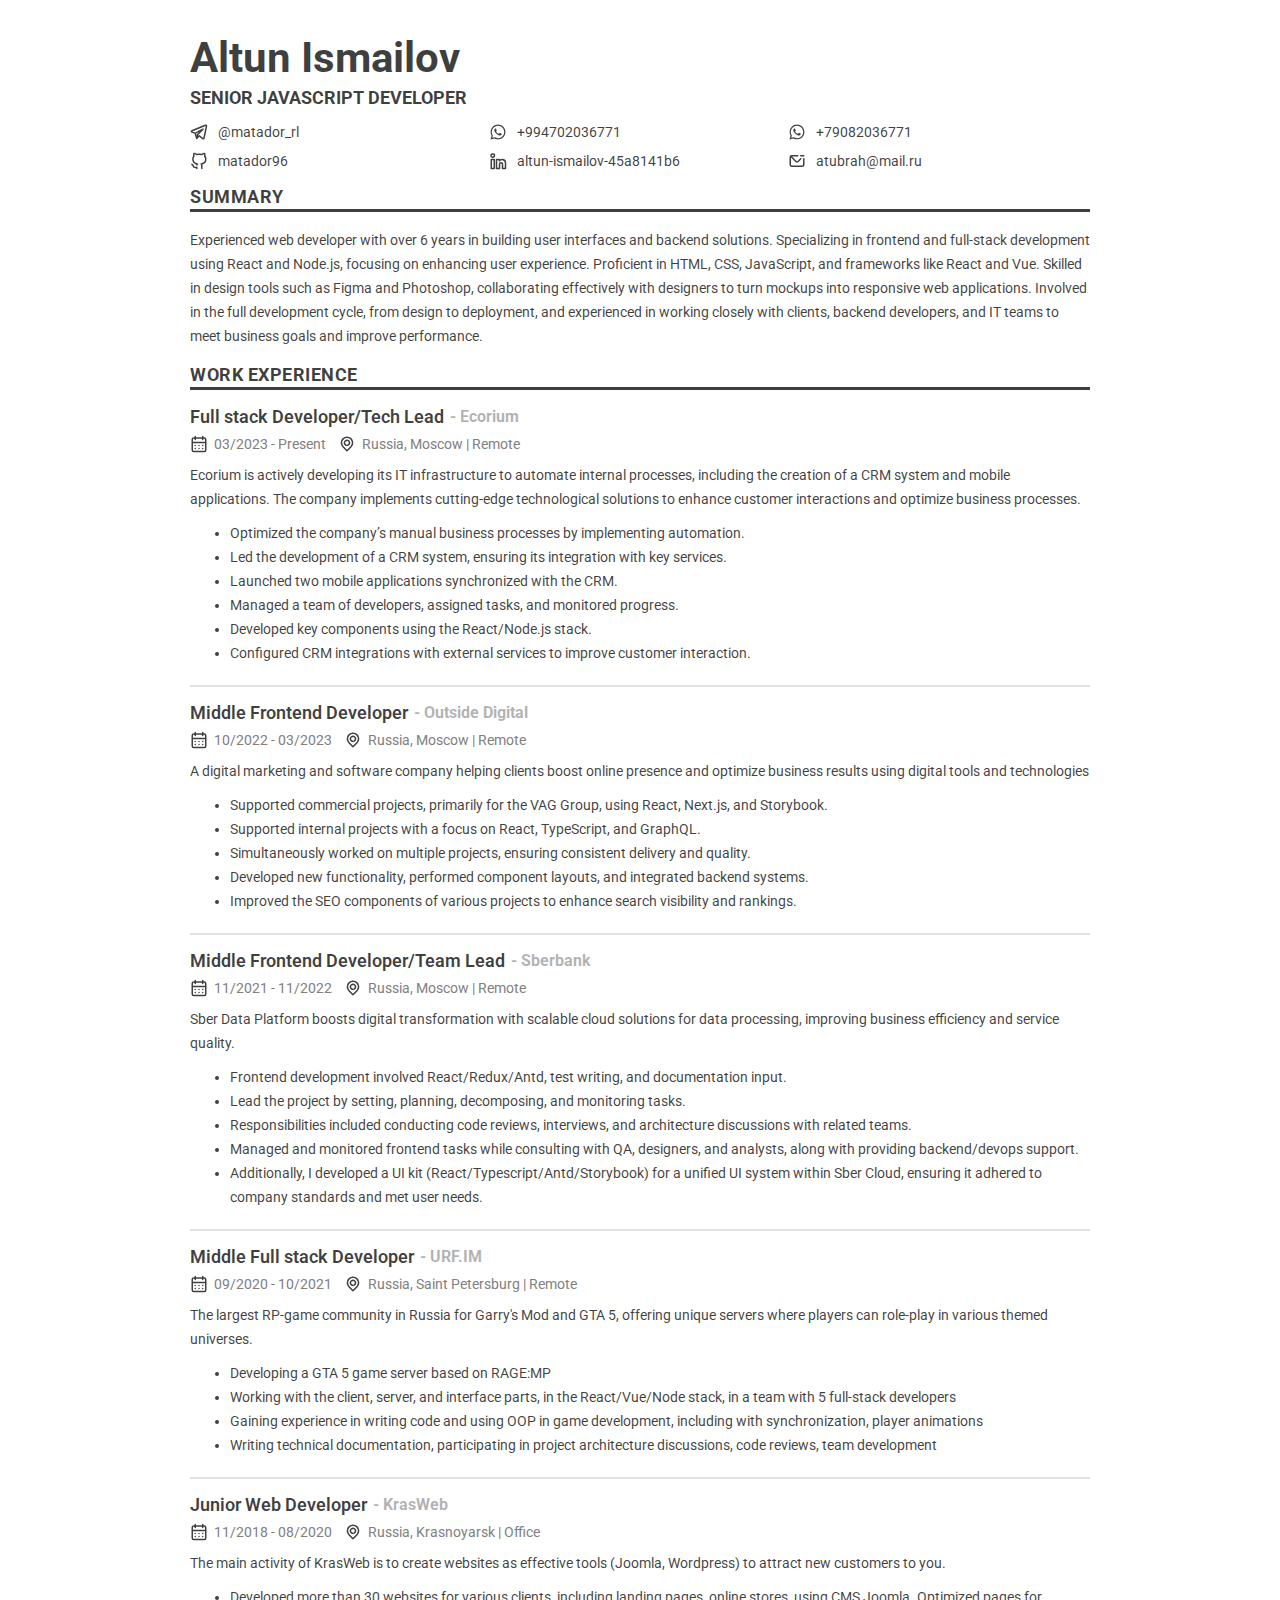
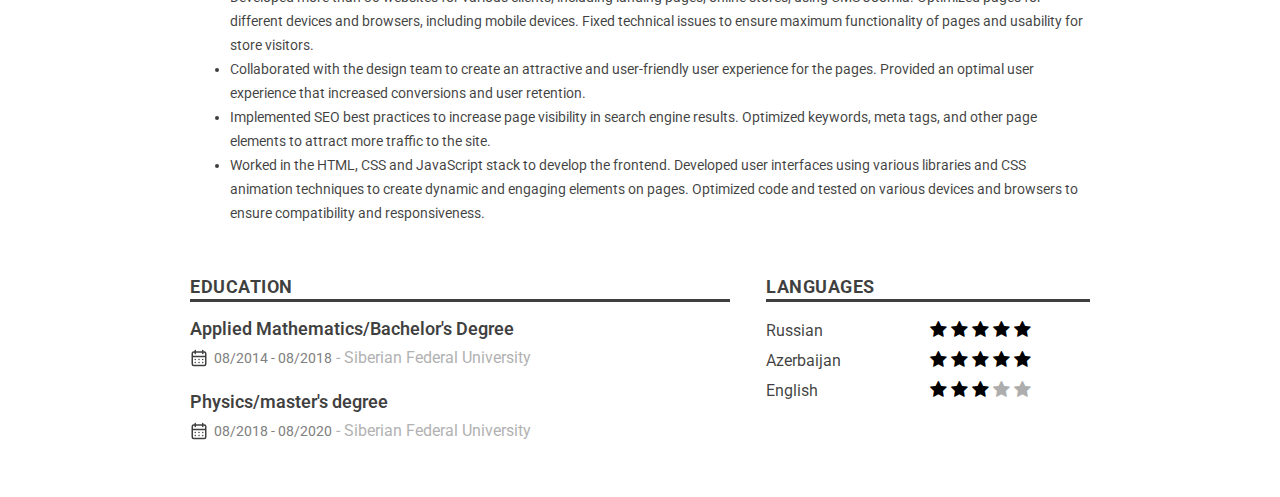
==== en.html @ b0af774e "fix" ====
<!DOCTYPE html>
<html>
  <head>
    <link href="style.css" rel="stylesheet" />
    <meta http-equiv="Content-Type" content="text/html; charset=utf-8" />
    <meta name="viewport" content="width=device-width, initial-scale=1" />
    <title>Resume Altun Ismailov - Full-stack Javascript Developer</title>
    <link rel="shortcut icon" href="favicon.ico" type="image/x-icon" />
    <link
      rel="stylesheet"
      href="https://cdnjs.cloudflare.com/ajax/libs/font-awesome/4.7.0/css/font-awesome.min.css"
    />
    <link rel="preconnect" href="https://fonts.googleapis.com" />
    <link rel="preconnect" href="https://fonts.gstatic.com" crossorigin />
    <link
      href="https://fonts.googleapis.com/css2?family=Roboto:wght@300;500;700&display=swap"
      rel="stylesheet"
    />
  </head>
  <body>
    <div class="container">
      <div class="name">Altun Ismailov</div>
      <div class="subname">Senior Javascript developer</div>
      <div class="socials">
        <div>
          <?xml version="1.0" ?><svg
            data-name="Layer 1"
            id="Layer_1"
            viewBox="0 0 24 24"
            xmlns="http://www.w3.org/2000/svg"
          >
            <title />
            <path
              d="M22.26465,2.42773a2.04837,2.04837,0,0,0-2.07813-.32421L2.26562,9.33887a2.043,2.043,0,0,0,.1045,3.81836l3.625,1.26074,2.0205,6.68164A.998.998,0,0,0,8.134,21.352c.00775.012.01868.02093.02692.03259a.98844.98844,0,0,0,.21143.21576c.02307.01758.04516.03406.06982.04968a.98592.98592,0,0,0,.31073.13611l.01184.001.00671.00287a1.02183,1.02183,0,0,0,.20215.02051c.00653,0,.01233-.00312.0188-.00324a.99255.99255,0,0,0,.30109-.05231c.02258-.00769.04193-.02056.06384-.02984a.9931.9931,0,0,0,.20429-.11456,250.75993,250.75993,0,0,1,.15222-.12818L12.416,18.499l4.03027,3.12207a2.02322,2.02322,0,0,0,1.24121.42676A2.05413,2.05413,0,0,0,19.69531,20.415L22.958,4.39844A2.02966,2.02966,0,0,0,22.26465,2.42773ZM9.37012,14.73633a.99357.99357,0,0,0-.27246.50586l-.30951,1.504-.78406-2.59307,4.06525-2.11695ZM17.67188,20.04l-4.7627-3.68945a1.00134,1.00134,0,0,0-1.35352.11914l-.86541.9552.30584-1.48645,7.083-7.083a.99975.99975,0,0,0-1.16894-1.59375L6.74487,12.55432,3.02051,11.19141,20.999,3.999Z"
              fill="#6563ff"
            />
          </svg>
          @matador_rl
        </div>
        <div>
          <?xml version="1.0" ?><svg
            id="svg8"
            style="enable-background: new 0 0 24 24"
            version="1.1"
            viewBox="0 0 24 24"
            xml:space="preserve"
            xmlns="http://www.w3.org/2000/svg"
            xmlns:cc="http://creativecommons.org/ns#"
            xmlns:dc="http://purl.org/dc/elements/1.1/"
            xmlns:inkscape="http://www.inkscape.org/namespaces/inkscape"
            xmlns:rdf="http://www.w3.org/1999/02/22-rdf-syntax-ns#"
            xmlns:sodipodi="http://sodipodi.sourceforge.net/DTD/sodipodi-0.dtd"
            xmlns:svg="http://www.w3.org/2000/svg"
            xmlns:xlink="http://www.w3.org/1999/xlink"
          >
            <path
              d="M16.6,14c-0.2-0.1-1.5-0.7-1.7-0.8c-0.2-0.1-0.4-0.1-0.6,0.1c-0.2,0.2-0.6,0.8-0.8,1c-0.1,0.2-0.3,0.2-0.5,0.1c-0.7-0.3-1.4-0.7-2-1.2c-0.5-0.5-1-1.1-1.4-1.7c-0.1-0.2,0-0.4,0.1-0.5c0.1-0.1,0.2-0.3,0.4-0.4c0.1-0.1,0.2-0.3,0.2-0.4c0.1-0.1,0.1-0.3,0-0.4c-0.1-0.1-0.6-1.3-0.8-1.8C9.4,7.3,9.2,7.3,9,7.3c-0.1,0-0.3,0-0.5,0C8.3,7.3,8,7.5,7.9,7.6C7.3,8.2,7,8.9,7,9.7c0.1,0.9,0.4,1.8,1,2.6c1.1,1.6,2.5,2.9,4.2,3.7c0.5,0.2,0.9,0.4,1.4,0.5c0.5,0.2,1,0.2,1.6,0.1c0.7-0.1,1.3-0.6,1.7-1.2c0.2-0.4,0.2-0.8,0.1-1.2C17,14.2,16.8,14.1,16.6,14 M19.1,4.9C15.2,1,8.9,1,5,4.9c-3.2,3.2-3.8,8.1-1.6,12L2,22l5.3-1.4c1.5,0.8,3.1,1.2,4.7,1.2h0c5.5,0,9.9-4.4,9.9-9.9C22,9.3,20.9,6.8,19.1,4.9 M16.4,18.9c-1.3,0.8-2.8,1.3-4.4,1.3h0c-1.5,0-2.9-0.4-4.2-1.1l-0.3-0.2l-3.1,0.8l0.8-3l-0.2-0.3C2.6,12.4,3.8,7.4,7.7,4.9S16.6,3.7,19,7.5C21.4,11.4,20.3,16.5,16.4,18.9"
              fill="#6563ff"
              id="path4"
            />
          </svg>
          +994702036771
        </div>
        <div>
          <?xml version="1.0" ?><svg
            id="svg8"
            style="enable-background: new 0 0 24 24"
            version="1.1"
            viewBox="0 0 24 24"
            xml:space="preserve"
            xmlns="http://www.w3.org/2000/svg"
            xmlns:cc="http://creativecommons.org/ns#"
            xmlns:dc="http://purl.org/dc/elements/1.1/"
            xmlns:inkscape="http://www.inkscape.org/namespaces/inkscape"
            xmlns:rdf="http://www.w3.org/1999/02/22-rdf-syntax-ns#"
            xmlns:sodipodi="http://sodipodi.sourceforge.net/DTD/sodipodi-0.dtd"
            xmlns:svg="http://www.w3.org/2000/svg"
            xmlns:xlink="http://www.w3.org/1999/xlink"
          >
            <path
              d="M16.6,14c-0.2-0.1-1.5-0.7-1.7-0.8c-0.2-0.1-0.4-0.1-0.6,0.1c-0.2,0.2-0.6,0.8-0.8,1c-0.1,0.2-0.3,0.2-0.5,0.1c-0.7-0.3-1.4-0.7-2-1.2c-0.5-0.5-1-1.1-1.4-1.7c-0.1-0.2,0-0.4,0.1-0.5c0.1-0.1,0.2-0.3,0.4-0.4c0.1-0.1,0.2-0.3,0.2-0.4c0.1-0.1,0.1-0.3,0-0.4c-0.1-0.1-0.6-1.3-0.8-1.8C9.4,7.3,9.2,7.3,9,7.3c-0.1,0-0.3,0-0.5,0C8.3,7.3,8,7.5,7.9,7.6C7.3,8.2,7,8.9,7,9.7c0.1,0.9,0.4,1.8,1,2.6c1.1,1.6,2.5,2.9,4.2,3.7c0.5,0.2,0.9,0.4,1.4,0.5c0.5,0.2,1,0.2,1.6,0.1c0.7-0.1,1.3-0.6,1.7-1.2c0.2-0.4,0.2-0.8,0.1-1.2C17,14.2,16.8,14.1,16.6,14 M19.1,4.9C15.2,1,8.9,1,5,4.9c-3.2,3.2-3.8,8.1-1.6,12L2,22l5.3-1.4c1.5,0.8,3.1,1.2,4.7,1.2h0c5.5,0,9.9-4.4,9.9-9.9C22,9.3,20.9,6.8,19.1,4.9 M16.4,18.9c-1.3,0.8-2.8,1.3-4.4,1.3h0c-1.5,0-2.9-0.4-4.2-1.1l-0.3-0.2l-3.1,0.8l0.8-3l-0.2-0.3C2.6,12.4,3.8,7.4,7.7,4.9S16.6,3.7,19,7.5C21.4,11.4,20.3,16.5,16.4,18.9"
              fill="#6563ff"
              id="path4"
            />
          </svg>
          +79082036771
        </div>

        <div>
          <?xml version="1.0" ?><svg
            data-name="Layer 1"
            viewBox="0 0 24 24"
            xmlns="http://www.w3.org/2000/svg"
          >
            <path
              d="M10.07031,20.50291a1.00008,1.00008,0,0,0-1.18115-.9834c-1.30908.24024-2.96191.27637-3.40137-.958a5.70754,5.70754,0,0,0-1.83691-2.415,1.20073,1.20073,0,0,1-.1665-.10938,1,1,0,0,0-.93067-.64551H2.54883a.99965.99965,0,0,0-1,.99512c-.00391.81543.811,1.33789,1.1416,1.51465a4.4408,4.4408,0,0,1,.92383,1.35937c.36426,1.02344,1.42285,2.57617,4.46582,2.376.001.03516.00195.06836.00244.09863l.00439.26758a1,1,0,0,0,2,0l-.00488-.31836C10.07715,21.4951,10.07031,21.22068,10.07031,20.50291Zm10.667-15.126c.03174-.125.063-.26367.09034-.41992a6.27792,6.27792,0,0,0-.40821-3.293,1.002,1.002,0,0,0-.61572-.58007c-.356-.12012-1.67041-.35645-4.18408,1.25a13.86918,13.86918,0,0,0-6.354,0C6.76221.751,5.45459.9658,5.10205,1.07908a.99744.99744,0,0,0-.63135.584,6.3003,6.3003,0,0,0-.40332,3.35644c.02442.12793.05078.2461.07813.35449A6.26928,6.26928,0,0,0,2.89014,9.20311a8.42168,8.42168,0,0,0,.04248.92187c.334,4.60254,3.334,5.98438,5.42431,6.459-.04345.125-.083.25878-.11816.40039a1.00023,1.00023,0,0,0,1.94238.47851,1.6784,1.6784,0,0,1,.46778-.87793.99947.99947,0,0,0-.5459-1.74512c-3.4541-.39453-4.95362-1.80175-5.1792-4.89843a6.61076,6.61076,0,0,1-.03369-.73828,4.25769,4.25769,0,0,1,.91943-2.71289,3.022,3.022,0,0,1,.1958-.23145.99988.99988,0,0,0,.188-1.02441,3.3876,3.3876,0,0,1-.15527-.55567A4.09356,4.09356,0,0,1,6.1167,3.06346a7.54263,7.54263,0,0,1,2.415,1.17968,1.00877,1.00877,0,0,0,.82764.13282,11.77716,11.77716,0,0,1,6.17285.001,1.00549,1.00549,0,0,0,.83056-.13769,7.572,7.572,0,0,1,2.40528-1.19043,4.03977,4.03977,0,0,1,.0874,1.57812,3.205,3.205,0,0,1-.16895.60743.9999.9999,0,0,0,.188,1.02441c.07715.08691.1543.18066.22363.26855A4.12186,4.12186,0,0,1,20,9.20311a7.03888,7.03888,0,0,1-.0376.77734c-.22021,3.05566-1.72558,4.46387-5.1958,4.85937a1,1,0,0,0-.54541,1.7461,1.63079,1.63079,0,0,1,.46631.9082,3.06079,3.06079,0,0,1,.09229.81934v2.334C14.77,21.2949,14.77,21.78025,14.77,22.00291a1,1,0,1,0,2,0c0-.2168,0-.69238.00977-1.33984V18.31346a4.8815,4.8815,0,0,0-.15479-1.31153,4.25638,4.25638,0,0,0-.11621-.416,6.51258,6.51258,0,0,0,5.44531-6.42383A8.69677,8.69677,0,0,0,22,9.20311,6.13062,6.13062,0,0,0,20.7373,5.37693Z"
              fill="#6563ff"
            />
          </svg>

          matador96
        </div>
        <div>
          <?xml version="1.0" ?><svg
            data-name="Layer 1"
            viewBox="0 0 24 24"
            xmlns="http://www.w3.org/2000/svg"
          >
            <path
              d="M17.5,8.999a5.41868,5.41868,0,0,0-2.56543.64453A.99918.99918,0,0,0,14,8.999H10a.99943.99943,0,0,0-1,1v12a.99942.99942,0,0,0,1,1h4a.99942.99942,0,0,0,1-1v-5.5a1,1,0,1,1,2,0v5.5a.99942.99942,0,0,0,1,1h4a.99942.99942,0,0,0,1-1v-7.5A5.50685,5.50685,0,0,0,17.5,8.999Zm3.5,12H19v-4.5a3,3,0,1,0-6,0v4.5H11v-10h2v.70313a1.00048,1.00048,0,0,0,1.78125.625A3.48258,3.48258,0,0,1,21,14.499Zm-14-12H3a.99943.99943,0,0,0-1,1v12a.99942.99942,0,0,0,1,1H7a.99942.99942,0,0,0,1-1v-12A.99943.99943,0,0,0,7,8.999Zm-1,12H4v-10H6ZM5.01465,1.542A3.23283,3.23283,0,1,0,4.958,7.999h.02832a3.23341,3.23341,0,1,0,.02832-6.457ZM4.98633,5.999H4.958A1.22193,1.22193,0,0,1,3.58887,4.77051c0-.7461.55957-1.22852,1.42578-1.22852A1.2335,1.2335,0,0,1,6.41113,4.77051C6.41113,5.5166,5.85156,5.999,4.98633,5.999Z"
              fill="#6563ff"
            />
          </svg>
          altun-ismailov-45a8141b6
        </div>

        <div>
          <?xml version="1.0" ?><svg
            data-name="Layer 1"
            viewBox="0 0 24 24"
            xmlns="http://www.w3.org/2000/svg"
          >
            <path
              d="M21,8a1,1,0,0,0-1,1v8a1,1,0,0,1-1,1H5a1,1,0,0,1-1-1V7.41l5.88,5.88a3,3,0,0,0,4.24,0l3.59-3.58a1,1,0,0,0-1.42-1.42l-3.58,3.59a1,1,0,0,1-1.42,0L5.41,6H13a1,1,0,0,0,0-2H5A3,3,0,0,0,2,7V17a3,3,0,0,0,3,3H19a3,3,0,0,0,3-3V9A1,1,0,0,0,21,8ZM17,6h4a1,1,0,0,0,0-2H17a1,1,0,0,0,0,2Z"
              fill="#6563ff"
            />
          </svg>
          atubrah@mail.ru
        </div>
      </div>

      <div class="title">Summary</div>

      <div class="job-description">
        Experienced web developer with over 6 years in building user interfaces
        and backend solutions. Specializing in frontend and full-stack
        development using React and Node.js, focusing on enhancing user
        experience. Proficient in HTML, CSS, JavaScript, and frameworks like
        React and Vue. Skilled in design tools such as Figma and Photoshop,
        collaborating effectively with designers to turn mockups into responsive
        web applications. Involved in the full development cycle, from design to
        deployment, and experienced in working closely with clients, backend
        developers, and IT teams to meet business goals and improve performance.
      </div>

      <div class="title">Work experience</div>
      <div>
        <div class="job">
          <div class="flex-row-title">
            <div class="job-title">Full stack Developer/Tech Lead</div>
            <div class="job-name">- Ecorium</div>
          </div>
          <div class="flex-row">
            <div class="job-date">
              <svg
                data-name="Layer 1"
                viewBox="0 0 24 24"
                xmlns="http://www.w3.org/2000/svg"
              >
                <path
                  d="M12,19a1,1,0,1,0-1-1A1,1,0,0,0,12,19Zm5,0a1,1,0,1,0-1-1A1,1,0,0,0,17,19Zm0-4a1,1,0,1,0-1-1A1,1,0,0,0,17,15Zm-5,0a1,1,0,1,0-1-1A1,1,0,0,0,12,15ZM19,3H18V2a1,1,0,0,0-2,0V3H8V2A1,1,0,0,0,6,2V3H5A3,3,0,0,0,2,6V20a3,3,0,0,0,3,3H19a3,3,0,0,0,3-3V6A3,3,0,0,0,19,3Zm1,17a1,1,0,0,1-1,1H5a1,1,0,0,1-1-1V11H20ZM20,9H4V6A1,1,0,0,1,5,5H6V6A1,1,0,0,0,8,6V5h8V6a1,1,0,0,0,2,0V5h1a1,1,0,0,1,1,1ZM7,15a1,1,0,1,0-1-1A1,1,0,0,0,7,15Zm0,4a1,1,0,1,0-1-1A1,1,0,0,0,7,19Z"
                  fill="#6563ff"
                />
              </svg>
              03/2023 - Present
            </div>
            <div class="job-location">
              <?xml version="1.0" ?><svg
                viewBox="0 0 24 24"
                xmlns="http://www.w3.org/2000/svg"
              >
                <path
                  d="M18,4.48a8.45,8.45,0,0,0-12,12l5.27,5.28a1,1,0,0,0,1.42,0L18,16.43A8.45,8.45,0,0,0,18,4.48ZM16.57,15,12,19.59,7.43,15a6.46,6.46,0,1,1,9.14,0ZM9,7.41a4.32,4.32,0,0,0,0,6.1,4.31,4.31,0,0,0,7.36-3,4.24,4.24,0,0,0-1.26-3.05A4.3,4.3,0,0,0,9,7.41Zm4.69,4.68a2.33,2.33,0,1,1,.67-1.63A2.33,2.33,0,0,1,13.64,12.09Z"
                  fill="#6563ff"
                />
              </svg>
              Russia, Moscow | Remote
            </div>
          </div>

          <div class="job-description">
            Ecorium is actively developing its IT infrastructure to automate
            internal processes, including the creation of a CRM system and
            mobile applications. The company implements cutting-edge
            technological solutions to enhance customer interactions and
            optimize business processes.
            <ul>
              <li>
                Optimized the company’s manual business processes by
                implementing automation.
              </li>
              <li>
                Led the development of a CRM system, ensuring its integration
                with key services.
              </li>
              <li>
                Launched two mobile applications synchronized with the CRM.
              </li>
              <li>
                Managed a team of developers, assigned tasks, and monitored
                progress.
              </li>
              <li>Developed key components using the React/Node.js stack.</li>
              <li>
                Configured CRM integrations with external services to improve
                customer interaction.
              </li>
            </ul>
          </div>
        </div>

        <div class="job">
          <div class="flex-row-title">
            <div class="job-title">Middle Frontend Developer</div>
            <div class="job-name">- Outside Digital</div>
          </div>
          <div class="flex-row">
            <div class="job-date">
              <svg
                data-name="Layer 1"
                viewBox="0 0 24 24"
                xmlns="http://www.w3.org/2000/svg"
              >
                <path
                  d="M12,19a1,1,0,1,0-1-1A1,1,0,0,0,12,19Zm5,0a1,1,0,1,0-1-1A1,1,0,0,0,17,19Zm0-4a1,1,0,1,0-1-1A1,1,0,0,0,17,15Zm-5,0a1,1,0,1,0-1-1A1,1,0,0,0,12,15ZM19,3H18V2a1,1,0,0,0-2,0V3H8V2A1,1,0,0,0,6,2V3H5A3,3,0,0,0,2,6V20a3,3,0,0,0,3,3H19a3,3,0,0,0,3-3V6A3,3,0,0,0,19,3Zm1,17a1,1,0,0,1-1,1H5a1,1,0,0,1-1-1V11H20ZM20,9H4V6A1,1,0,0,1,5,5H6V6A1,1,0,0,0,8,6V5h8V6a1,1,0,0,0,2,0V5h1a1,1,0,0,1,1,1ZM7,15a1,1,0,1,0-1-1A1,1,0,0,0,7,15Zm0,4a1,1,0,1,0-1-1A1,1,0,0,0,7,19Z"
                  fill="#6563ff"
                />
              </svg>
              10/2022 - 03/2023
            </div>
            <div class="job-location">
              <?xml version="1.0" ?><svg
                viewBox="0 0 24 24"
                xmlns="http://www.w3.org/2000/svg"
              >
                <path
                  d="M18,4.48a8.45,8.45,0,0,0-12,12l5.27,5.28a1,1,0,0,0,1.42,0L18,16.43A8.45,8.45,0,0,0,18,4.48ZM16.57,15,12,19.59,7.43,15a6.46,6.46,0,1,1,9.14,0ZM9,7.41a4.32,4.32,0,0,0,0,6.1,4.31,4.31,0,0,0,7.36-3,4.24,4.24,0,0,0-1.26-3.05A4.3,4.3,0,0,0,9,7.41Zm4.69,4.68a2.33,2.33,0,1,1,.67-1.63A2.33,2.33,0,0,1,13.64,12.09Z"
                  fill="#6563ff"
                />
              </svg>
              Russia, Moscow | Remote
            </div>
          </div>
          <div class="job-description">
            A digital marketing and software company helping clients boost
            online presence and optimize business results using digital tools
            and technologies
            <ul>
              <li>
                Supported commercial projects, primarily for the VAG Group,
                using React, Next.js, and Storybook.
              </li>
              <li>
                Supported internal projects with a focus on React, TypeScript,
                and GraphQL.
              </li>
              <li>
                Simultaneously worked on multiple projects, ensuring consistent
                delivery and quality.
              </li>
              <li>
                Developed new functionality, performed component layouts, and
                integrated backend systems.
              </li>
              <li>
                Improved the SEO components of various projects to enhance
                search visibility and rankings.
              </li>
            </ul>
          </div>
        </div>

        <div class="job">
          <div class="flex-row-title">
            <div class="job-title">Middle Frontend Developer/Team Lead</div>
            <div class="job-name">- Sberbank</div>
          </div>
          <div class="flex-row">
            <div class="job-date">
              <svg
                data-name="Layer 1"
                viewBox="0 0 24 24"
                xmlns="http://www.w3.org/2000/svg"
              >
                <path
                  d="M12,19a1,1,0,1,0-1-1A1,1,0,0,0,12,19Zm5,0a1,1,0,1,0-1-1A1,1,0,0,0,17,19Zm0-4a1,1,0,1,0-1-1A1,1,0,0,0,17,15Zm-5,0a1,1,0,1,0-1-1A1,1,0,0,0,12,15ZM19,3H18V2a1,1,0,0,0-2,0V3H8V2A1,1,0,0,0,6,2V3H5A3,3,0,0,0,2,6V20a3,3,0,0,0,3,3H19a3,3,0,0,0,3-3V6A3,3,0,0,0,19,3Zm1,17a1,1,0,0,1-1,1H5a1,1,0,0,1-1-1V11H20ZM20,9H4V6A1,1,0,0,1,5,5H6V6A1,1,0,0,0,8,6V5h8V6a1,1,0,0,0,2,0V5h1a1,1,0,0,1,1,1ZM7,15a1,1,0,1,0-1-1A1,1,0,0,0,7,15Zm0,4a1,1,0,1,0-1-1A1,1,0,0,0,7,19Z"
                  fill="#6563ff"
                />
              </svg>
              11/2021 - 11/2022
            </div>
            <div class="job-location">
              <?xml version="1.0" ?><svg
                viewBox="0 0 24 24"
                xmlns="http://www.w3.org/2000/svg"
              >
                <path
                  d="M18,4.48a8.45,8.45,0,0,0-12,12l5.27,5.28a1,1,0,0,0,1.42,0L18,16.43A8.45,8.45,0,0,0,18,4.48ZM16.57,15,12,19.59,7.43,15a6.46,6.46,0,1,1,9.14,0ZM9,7.41a4.32,4.32,0,0,0,0,6.1,4.31,4.31,0,0,0,7.36-3,4.24,4.24,0,0,0-1.26-3.05A4.3,4.3,0,0,0,9,7.41Zm4.69,4.68a2.33,2.33,0,1,1,.67-1.63A2.33,2.33,0,0,1,13.64,12.09Z"
                  fill="#6563ff"
                />
              </svg>
              Russia, Moscow | Remote
            </div>
          </div>
          <div class="job-description">
            Sber Data Platform boosts digital transformation with scalable cloud
            solutions for data processing, improving business efficiency and
            service quality.
            <ul>
              <li>
                Frontend development involved React/Redux/Antd, test writing,
                and documentation input.
              </li>
              <li>
                Lead the project by setting, planning, decomposing, and
                monitoring tasks.
              </li>
              <li>
                Responsibilities included conducting code reviews, interviews,
                and architecture discussions with related teams.
              </li>
              <li>
                Managed and monitored frontend tasks while consulting with QA,
                designers, and analysts, along with providing backend/devops
                support.
              </li>
              <li>
                Additionally, I developed a UI kit
                (React/Typescript/Antd/Storybook) for a unified UI system within
                Sber Cloud, ensuring it adhered to company standards and met
                user needs.
              </li>
            </ul>
          </div>
        </div>

        <div class="job">
          <div class="flex-row-title">
            <div class="job-title">Middle Full stack Developer</div>
            <div class="job-name">- URF.IM</div>
          </div>
          <div class="flex-row">
            <div class="job-date">
              <?xml version="1.0" ?><svg
                data-name="Layer 1"
                viewBox="0 0 24 24"
                xmlns="http://www.w3.org/2000/svg"
              >
                <path
                  d="M12,19a1,1,0,1,0-1-1A1,1,0,0,0,12,19Zm5,0a1,1,0,1,0-1-1A1,1,0,0,0,17,19Zm0-4a1,1,0,1,0-1-1A1,1,0,0,0,17,15Zm-5,0a1,1,0,1,0-1-1A1,1,0,0,0,12,15ZM19,3H18V2a1,1,0,0,0-2,0V3H8V2A1,1,0,0,0,6,2V3H5A3,3,0,0,0,2,6V20a3,3,0,0,0,3,3H19a3,3,0,0,0,3-3V6A3,3,0,0,0,19,3Zm1,17a1,1,0,0,1-1,1H5a1,1,0,0,1-1-1V11H20ZM20,9H4V6A1,1,0,0,1,5,5H6V6A1,1,0,0,0,8,6V5h8V6a1,1,0,0,0,2,0V5h1a1,1,0,0,1,1,1ZM7,15a1,1,0,1,0-1-1A1,1,0,0,0,7,15Zm0,4a1,1,0,1,0-1-1A1,1,0,0,0,7,19Z"
                  fill="#6563ff"
                />
              </svg>
              09/2020 - 10/2021
            </div>
            <div class="job-location">
              <?xml version="1.0" ?><svg
                viewBox="0 0 24 24"
                xmlns="http://www.w3.org/2000/svg"
              >
                <path
                  d="M18,4.48a8.45,8.45,0,0,0-12,12l5.27,5.28a1,1,0,0,0,1.42,0L18,16.43A8.45,8.45,0,0,0,18,4.48ZM16.57,15,12,19.59,7.43,15a6.46,6.46,0,1,1,9.14,0ZM9,7.41a4.32,4.32,0,0,0,0,6.1,4.31,4.31,0,0,0,7.36-3,4.24,4.24,0,0,0-1.26-3.05A4.3,4.3,0,0,0,9,7.41Zm4.69,4.68a2.33,2.33,0,1,1,.67-1.63A2.33,2.33,0,0,1,13.64,12.09Z"
                  fill="#6563ff"
                />
              </svg>
              Russia, Saint Petersburg | Remote
            </div>
          </div>
          <div class="job-description">
            The largest RP-game community in Russia for Garry's Mod and GTA 5,
            offering unique servers where players can role-play in various
            themed universes.
            <ul>
              <li>Developing a GTA 5 game server based on RAGE:MP</li>
              <li>
                Working with the client, server, and interface parts, in the
                React/Vue/Node stack, in a team with 5 full-stack developers
              </li>
              <li>
                Gaining experience in writing code and using OOP in game
                development, including with synchronization, player animations
              </li>
              <li>
                Writing technical documentation, participating in project
                architecture discussions, code reviews, team development
              </li>
            </ul>
          </div>
        </div>

        <div class="job">
          <div class="flex-row-title">
            <div class="job-title">Junior Web Developer</div>
            <div class="job-name">- KrasWeb</div>
          </div>
          <div class="flex-row">
            <div class="job-date">
              <?xml version="1.0" ?><svg
                data-name="Layer 1"
                viewBox="0 0 24 24"
                xmlns="http://www.w3.org/2000/svg"
              >
                <path
                  d="M12,19a1,1,0,1,0-1-1A1,1,0,0,0,12,19Zm5,0a1,1,0,1,0-1-1A1,1,0,0,0,17,19Zm0-4a1,1,0,1,0-1-1A1,1,0,0,0,17,15Zm-5,0a1,1,0,1,0-1-1A1,1,0,0,0,12,15ZM19,3H18V2a1,1,0,0,0-2,0V3H8V2A1,1,0,0,0,6,2V3H5A3,3,0,0,0,2,6V20a3,3,0,0,0,3,3H19a3,3,0,0,0,3-3V6A3,3,0,0,0,19,3Zm1,17a1,1,0,0,1-1,1H5a1,1,0,0,1-1-1V11H20ZM20,9H4V6A1,1,0,0,1,5,5H6V6A1,1,0,0,0,8,6V5h8V6a1,1,0,0,0,2,0V5h1a1,1,0,0,1,1,1ZM7,15a1,1,0,1,0-1-1A1,1,0,0,0,7,15Zm0,4a1,1,0,1,0-1-1A1,1,0,0,0,7,19Z"
                  fill="#6563ff"
                />
              </svg>
              11/2018 - 08/2020
            </div>

            <div class="job-location">
              <?xml version="1.0" ?><svg
                viewBox="0 0 24 24"
                xmlns="http://www.w3.org/2000/svg"
              >
                <path
                  d="M18,4.48a8.45,8.45,0,0,0-12,12l5.27,5.28a1,1,0,0,0,1.42,0L18,16.43A8.45,8.45,0,0,0,18,4.48ZM16.57,15,12,19.59,7.43,15a6.46,6.46,0,1,1,9.14,0ZM9,7.41a4.32,4.32,0,0,0,0,6.1,4.31,4.31,0,0,0,7.36-3,4.24,4.24,0,0,0-1.26-3.05A4.3,4.3,0,0,0,9,7.41Zm4.69,4.68a2.33,2.33,0,1,1,.67-1.63A2.33,2.33,0,0,1,13.64,12.09Z"
                  fill="#6563ff"
                />
              </svg>
              Russia, Krasnoyarsk | Office
            </div>
          </div>
          <div class="job-description">
            The main activity of KrasWeb is to create websites as effective
            tools (Joomla, Wordpress) to attract new customers to you.
            <ul>
              <li>
                Developed more than 30 websites for various clients, including
                landing pages, online stores, using CMS Joomla. Optimized pages
                for different devices and browsers, including mobile devices.
                Fixed technical issues to ensure maximum functionality of pages
                and usability for store visitors.
              </li>
              <li>
                Collaborated with the design team to create an attractive and
                user-friendly user experience for the pages. Provided an optimal
                user experience that increased conversions and user retention.
              </li>
              <li>
                Implemented SEO best practices to increase page visibility in
                search engine results. Optimized keywords, meta tags, and other
                page elements to attract more traffic to the site.
              </li>
              <li>
                Worked in the HTML, CSS and JavaScript stack to develop the
                frontend. Developed user interfaces using various libraries and
                CSS animation techniques to create dynamic and engaging elements
                on pages. Optimized code and tested on various devices and
                browsers to ensure compatibility and responsiveness.
              </li>
            </ul>
          </div>
        </div>
      </div>

      <div class="two-blocks">
        <div class="left-block">
          <div class="title">Education</div>
          <div class="education">
            <div class="education-title">
              Applied Mathematics/Bachelor's Degree
            </div>
            <div class="flex-row education">
              <div class="education-date">
                <?xml version="1.0" ?><svg
                  data-name="Layer 1"
                  viewBox="0 0 24 24"
                  xmlns="http://www.w3.org/2000/svg"
                >
                  <path
                    d="M12,19a1,1,0,1,0-1-1A1,1,0,0,0,12,19Zm5,0a1,1,0,1,0-1-1A1,1,0,0,0,17,19Zm0-4a1,1,0,1,0-1-1A1,1,0,0,0,17,15Zm-5,0a1,1,0,1,0-1-1A1,1,0,0,0,12,15ZM19,3H18V2a1,1,0,0,0-2,0V3H8V2A1,1,0,0,0,6,2V3H5A3,3,0,0,0,2,6V20a3,3,0,0,0,3,3H19a3,3,0,0,0,3-3V6A3,3,0,0,0,19,3Zm1,17a1,1,0,0,1-1,1H5a1,1,0,0,1-1-1V11H20ZM20,9H4V6A1,1,0,0,1,5,5H6V6A1,1,0,0,0,8,6V5h8V6a1,1,0,0,0,2,0V5h1a1,1,0,0,1,1,1ZM7,15a1,1,0,1,0-1-1A1,1,0,0,0,7,15Zm0,4a1,1,0,1,0-1-1A1,1,0,0,0,7,19Z"
                    fill="#6563ff"
                  />
                </svg>
                08/2014 - 08/2018
              </div>
              <div class="education-from">- Siberian Federal University</div>
            </div>
          </div>

          <div class="education">
            <div class="education-title">Physics/master's degree</div>

            <div class="flex-row education">
              <div class="education-date">
                <?xml version="1.0" ?><svg
                  data-name="Layer 1"
                  viewBox="0 0 24 24"
                  xmlns="http://www.w3.org/2000/svg"
                >
                  <path
                    d="M12,19a1,1,0,1,0-1-1A1,1,0,0,0,12,19Zm5,0a1,1,0,1,0-1-1A1,1,0,0,0,17,19Zm0-4a1,1,0,1,0-1-1A1,1,0,0,0,17,15Zm-5,0a1,1,0,1,0-1-1A1,1,0,0,0,12,15ZM19,3H18V2a1,1,0,0,0-2,0V3H8V2A1,1,0,0,0,6,2V3H5A3,3,0,0,0,2,6V20a3,3,0,0,0,3,3H19a3,3,0,0,0,3-3V6A3,3,0,0,0,19,3Zm1,17a1,1,0,0,1-1,1H5a1,1,0,0,1-1-1V11H20ZM20,9H4V6A1,1,0,0,1,5,5H6V6A1,1,0,0,0,8,6V5h8V6a1,1,0,0,0,2,0V5h1a1,1,0,0,1,1,1ZM7,15a1,1,0,1,0-1-1A1,1,0,0,0,7,15Zm0,4a1,1,0,1,0-1-1A1,1,0,0,0,7,19Z"
                    fill="#6563ff"
                  />
                </svg>
                08/2018 - 08/2020
              </div>
              <div class="education-from">- Siberian Federal University</div>
            </div>
          </div>
        </div>

        <div class="right-block">
          <div class="title">Languages</div>
          <div class="education">
            <div class="education-title">
              <span class="language-span">Russian</span>

              <span class="fa fa-star checked"></span>
              <span class="fa fa-star checked"></span>
              <span class="fa fa-star checked"></span>
              <span class="fa fa-star checked"></span>
              <span class="fa fa-star checked"></span>
            </div>
            <div class="education-title">
              <span class="language-span">Azerbaijan</span>
              <span class="fa fa-star checked"></span>
              <span class="fa fa-star checked"></span>
              <span class="fa fa-star checked"></span>
              <span class="fa fa-star checked"></span>
              <span class="fa fa-star checked"></span>
            </div>
            <div class="education-title">
              <span class="language-span">English</span>
              <span class="fa fa-star checked"></span>
              <span class="fa fa-star checked"></span>
              <span class="fa fa-star checked"></span>
              <span class="fa fa-star"></span>
              <span class="fa fa-star"></span>
            </div>
          </div>
        </div>
      </div>
    </div>
  </body>
</html>
---- style.css ----
:root {
  --max-width-right-block: 500px;
}

body {
  background: #fff;
  background-repeat: no-repeat;
  background-size: cover;
  background-position: center;
  font-family: "Roboto", sans-serif;
  min-height: 100vh;
  color: rgba(0, 0, 0, 0.753);
  font-size: 14px;
  padding: 25px;
}

.flex-row {
  display: flex;
  gap: 12px;
  margin: 3px 0 5px 0;
  color: grey;
}

.flex-row.education {
  gap: 4px;
}

.fa-star {
  color: rgb(173, 173, 173);
}

.checked {
  color: #000;
}

.flex-row-title {
  display: flex;
  gap: 6px;
  align-items: center;
}

.two-blocks {
  display: flex;
  flex-wrap: wrap;
  justify-content: space-between;
}

.two-blocks .left-block {
  width: 60%;
}
.two-blocks .right-block {
  width: 36%;
}

@media screen and (max-width: 768px) {
  .two-blocks .left-block {
    width: 100%;
  }
  .two-blocks .right-block {
    width: 100%;
  }
}

.language-span {
  width: 160px;
  display: inline-block;
  margin: 3px 0;
  font-weight: 400;
  font-size: 16px;
}

.name {
  font-weight: 700;
  font-size: 42px;
  margin-bottom: 5px;
}

.subname {
  font-weight: 700;
  font-size: 18px;
  text-transform: uppercase;
}

.job-location,
.job-date,
.education-date,
.education-location {
  display: flex;
  gap: 6px;
  align-items: center;
}

.job-location svg,
.job-date svg,
.education-date svg,
.education-location svg {
  height: 18px;
}
.education {
  margin: 0 0 20px 0;
}

.education-title {
  font-size: 18px;
  font-weight: 600;
  margin: 5px 0;
}

.education-from {
  font-size: 16px;
  font-weight: 400;
  opacity: 0.6;
  margin: 4px 0;
}

.job-date {
  display: flex;
  margin: 5px 0;
}

.job {
  padding: 0 0 10px 0;
  border-bottom: 2px solid rgb(226, 226, 226);
  margin-bottom: 15px;
}

.job:last-child {
  border-bottom: 0;
}

.job-title {
  font-size: 18px;
  font-weight: 600;
}

.job-name {
  font-size: 16px;
  font-weight: 700;
  opacity: 0.4;
  position: relative;
}

ul {
  line-height: 24px;
  font-weight: 400;
  padding: 10px 0;
  list-style-type: disc; /* Стандартные маркеры списка — диски */
  padding-left: 40px; /* Отступы для маркеров */
  margin: 0;
}

.job-description {
  line-height: 24px;
}

.title {
  text-transform: uppercase;
  font-size: 18px;
  font-weight: 700;
  width: 100%;
  border-bottom: 3px rgba(0, 0, 0, 0.753) solid;
  padding-bottom: 2px;
  margin: 16px 0;
  letter-spacing: 0.5px;
}

/* .title {
  font-size: 22px;
  position: relative;
  display: inline-block;
  margin: 20px auto;
  font-weight: 700;
  padding: 3px 15px;
  background: rgba(0, 0, 0, 0.753);
  color: #fff;
  border-radius: 4px;
  text-transform: uppercase;
  position: relative;
  left: 50%;
  transform: translate(-50%, 0);
}

.title:after {
  content: "";
  position: absolute;
  left: 100%;
  top: 50%;
  transform: translateY(-50%);
  height: 2px;
  width: 100%; 
  background: linear-gradient(
    to right,
    rgba(0, 0, 0, 0.753),
    transparent
  ); 
}

.title:before {
  content: "";
  position: absolute;
  right: 100%; 
  top: 50%;
  transform: translateY(50%);
  height: 2px; 
  width: 100%;
  background: linear-gradient(
    to left,
    rgba(0, 0, 0, 0.753),
    transparent
  ); 
} */

.container {
  max-width: 900px;
  margin: 0 auto;
}

svg path {
  fill: rgba(0, 0, 0, 0.753);
}
.socials {
  display: flex;
  gap: 11px;
  flex-wrap: wrap;
  margin: 15px 0 14px 0;
}

.socials svg {
  height: 18px;
}

.socials div {
  display: flex;
  gap: 10px;
  width: 32%;
  align-items: center;
}

body::-webkit-scrollbar-track {
  box-shadow: inset 0 0 1px rgba(0, 0, 0, 1);
  background-color: powderblue;
}
body::-webkit-scrollbar {
  width: 8px;
}
body::-webkit-scrollbar-thumb {
  background-color: rgba(0, 0, 0, 0.18);
}
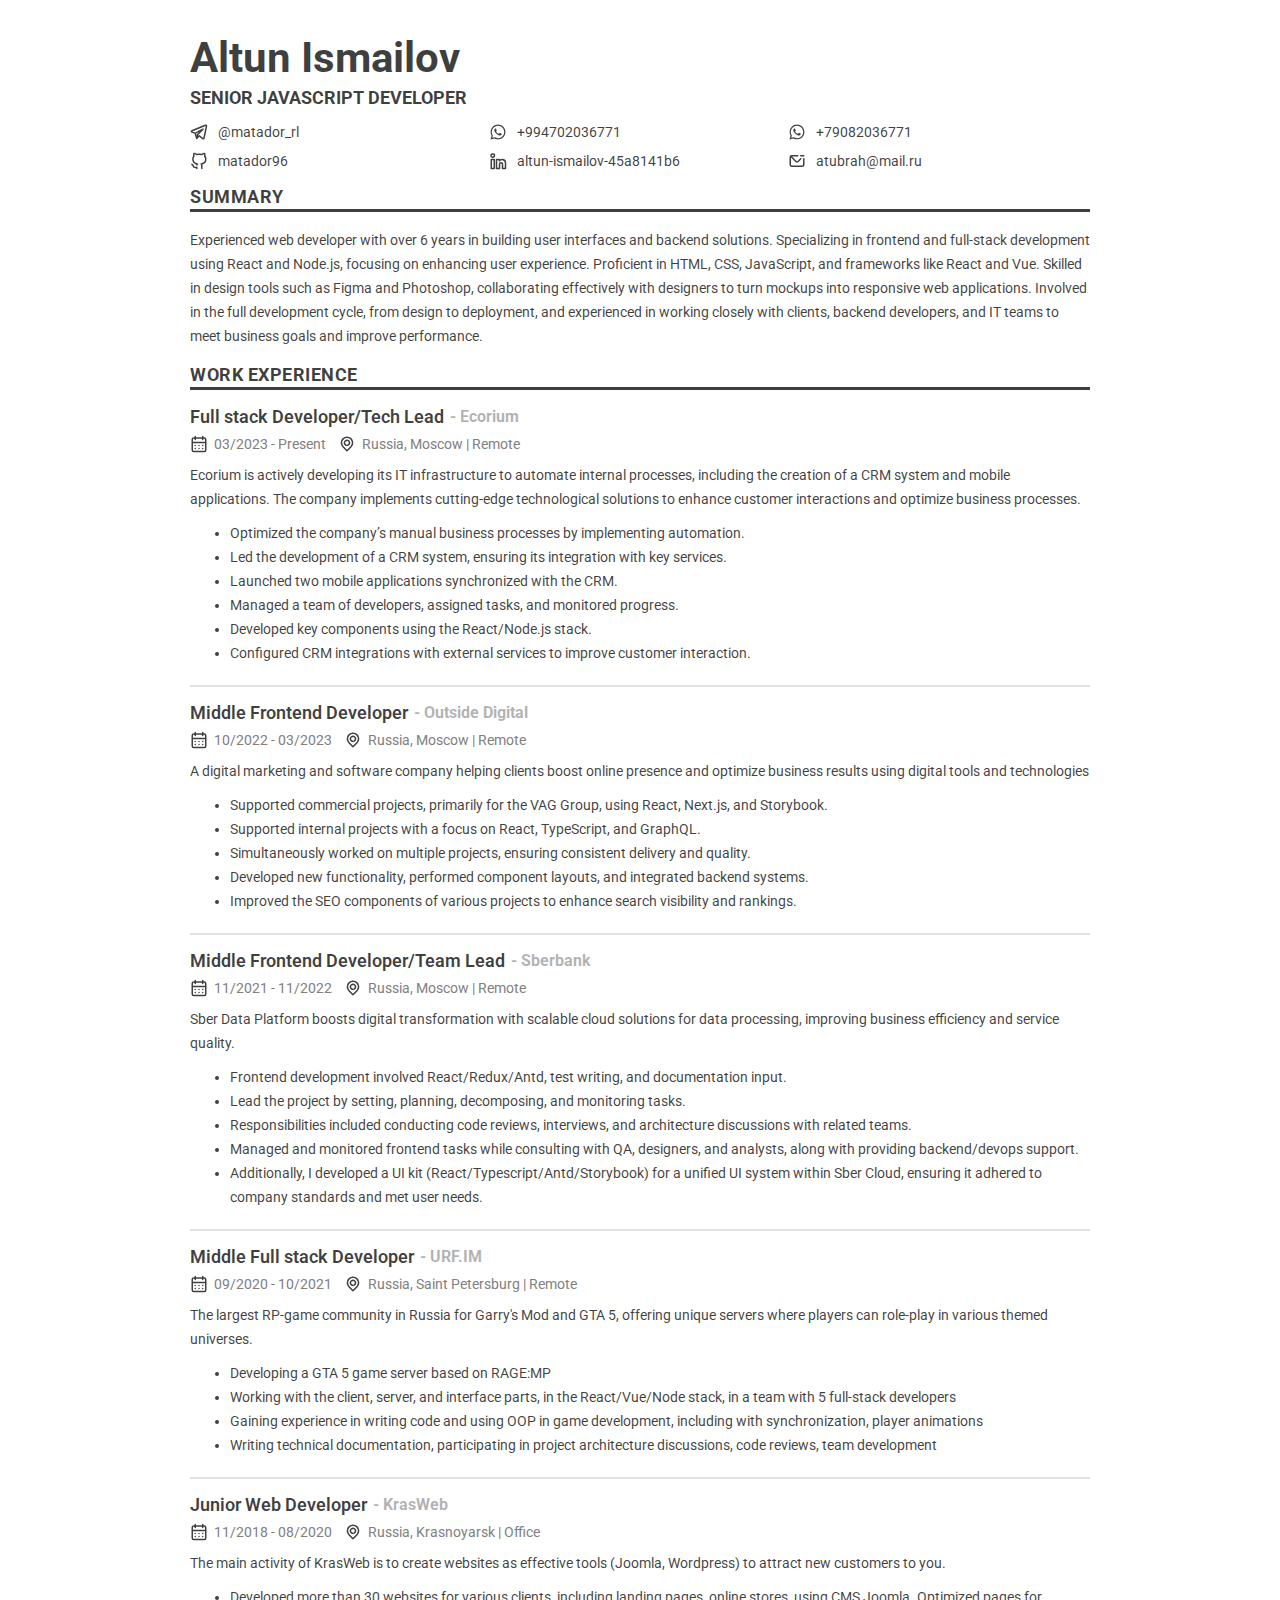
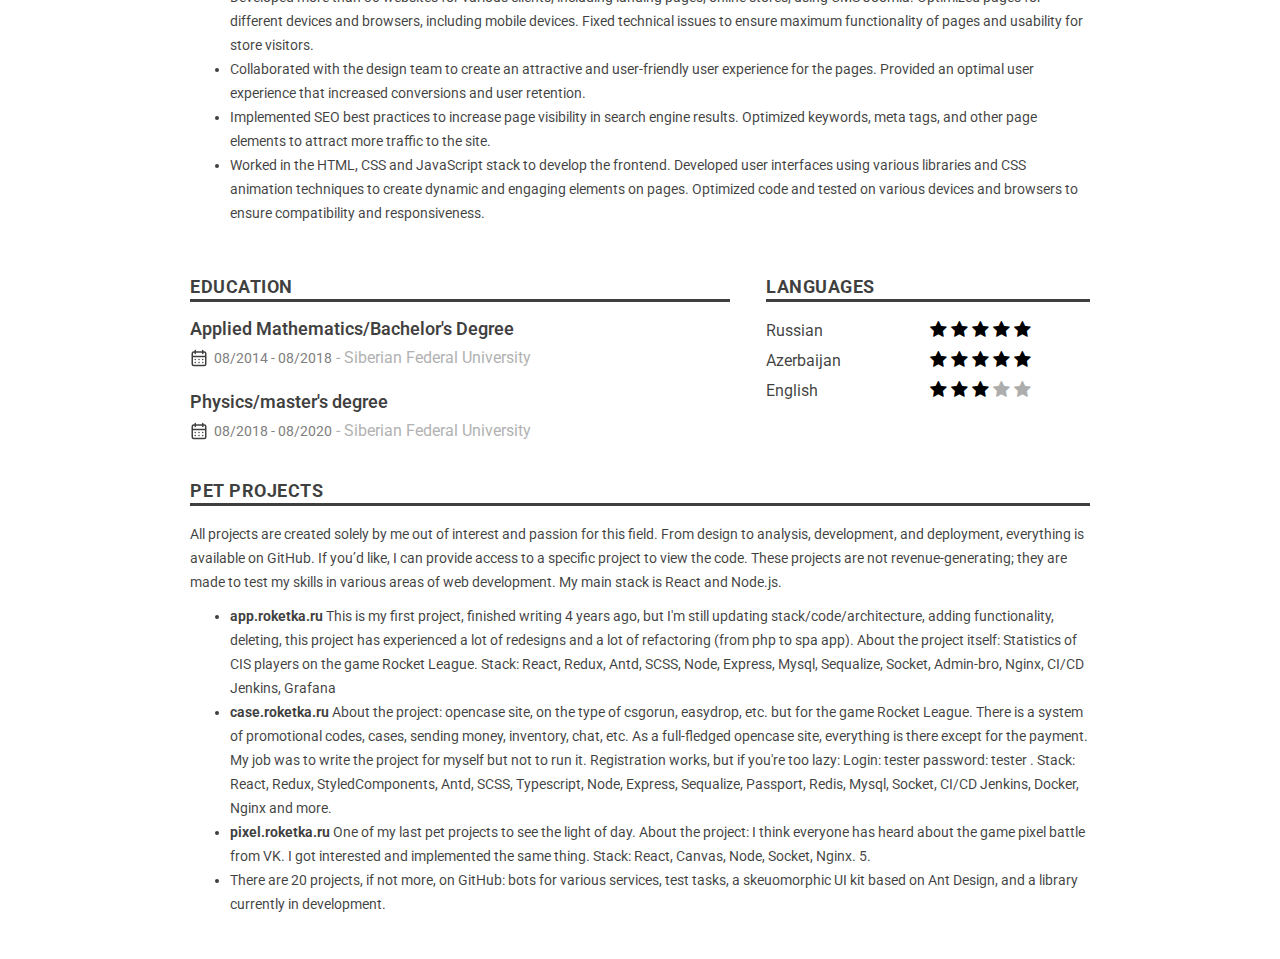
==== commit e4213ab3: "little-fix" ====
--- a/en.html
+++ b/en.html
@@ -532,6 +532,54 @@
           </div>
         </div>
       </div>
+
+      <div class="title">PET PROJECTS</div>
+
+      <div class="job-description">
+        All projects are created solely by me out of interest and passion for
+        this field. From design to analysis, development, and deployment,
+        everything is available on GitHub. If you’d like, I can provide access
+        to a specific project to view the code. These projects are not
+        revenue-generating; they are made to test my skills in various areas of
+        web development. My main stack is React and Node.js.
+        <ul>
+          <li>
+            <strong>app.roketka.ru</strong>
+            This is my first project, finished writing 4 years ago, but I'm
+            still updating stack/code/architecture, adding functionality,
+            deleting, this project has experienced a lot of redesigns and a lot
+            of refactoring (from php to spa app). About the project itself:
+            Statistics of CIS players on the game Rocket League. Stack: React,
+            Redux, Antd, SCSS, Node, Express, Mysql, Sequalize, Socket,
+            Admin-bro, Nginx, CI/CD Jenkins, Grafana
+          </li>
+          <li>
+            <strong>case.roketka.ru</strong>
+            About the project: opencase site, on the type of csgorun, easydrop,
+            etc. but for the game Rocket League. There is a system of
+            promotional codes, cases, sending money, inventory, chat, etc. As a
+            full-fledged opencase site, everything is there except for the
+            payment. My job was to write the project for myself but not to run
+            it. Registration works, but if you're too lazy: Login: tester
+            password: tester . Stack: React, Redux, StyledComponents, Antd,
+            SCSS, Typescript, Node, Express, Sequalize, Passport, Redis, Mysql,
+            Socket, CI/CD Jenkins, Docker, Nginx and more.
+          </li>
+          <li>
+            <strong>pixel.roketka.ru</strong>
+            One of my last pet projects to see the light of day. About the
+            project: I think everyone has heard about the game pixel battle from
+            VK. I got interested and implemented the same thing. Stack: React,
+            Canvas, Node, Socket, Nginx. 5.
+          </li>
+
+          <li>
+            There are 20 projects, if not more, on GitHub: bots for various
+            services, test tasks, a skeuomorphic UI kit based on Ant Design, and
+            a library currently in development.
+          </li>
+        </ul>
+      </div>
     </div>
   </body>
 </html>
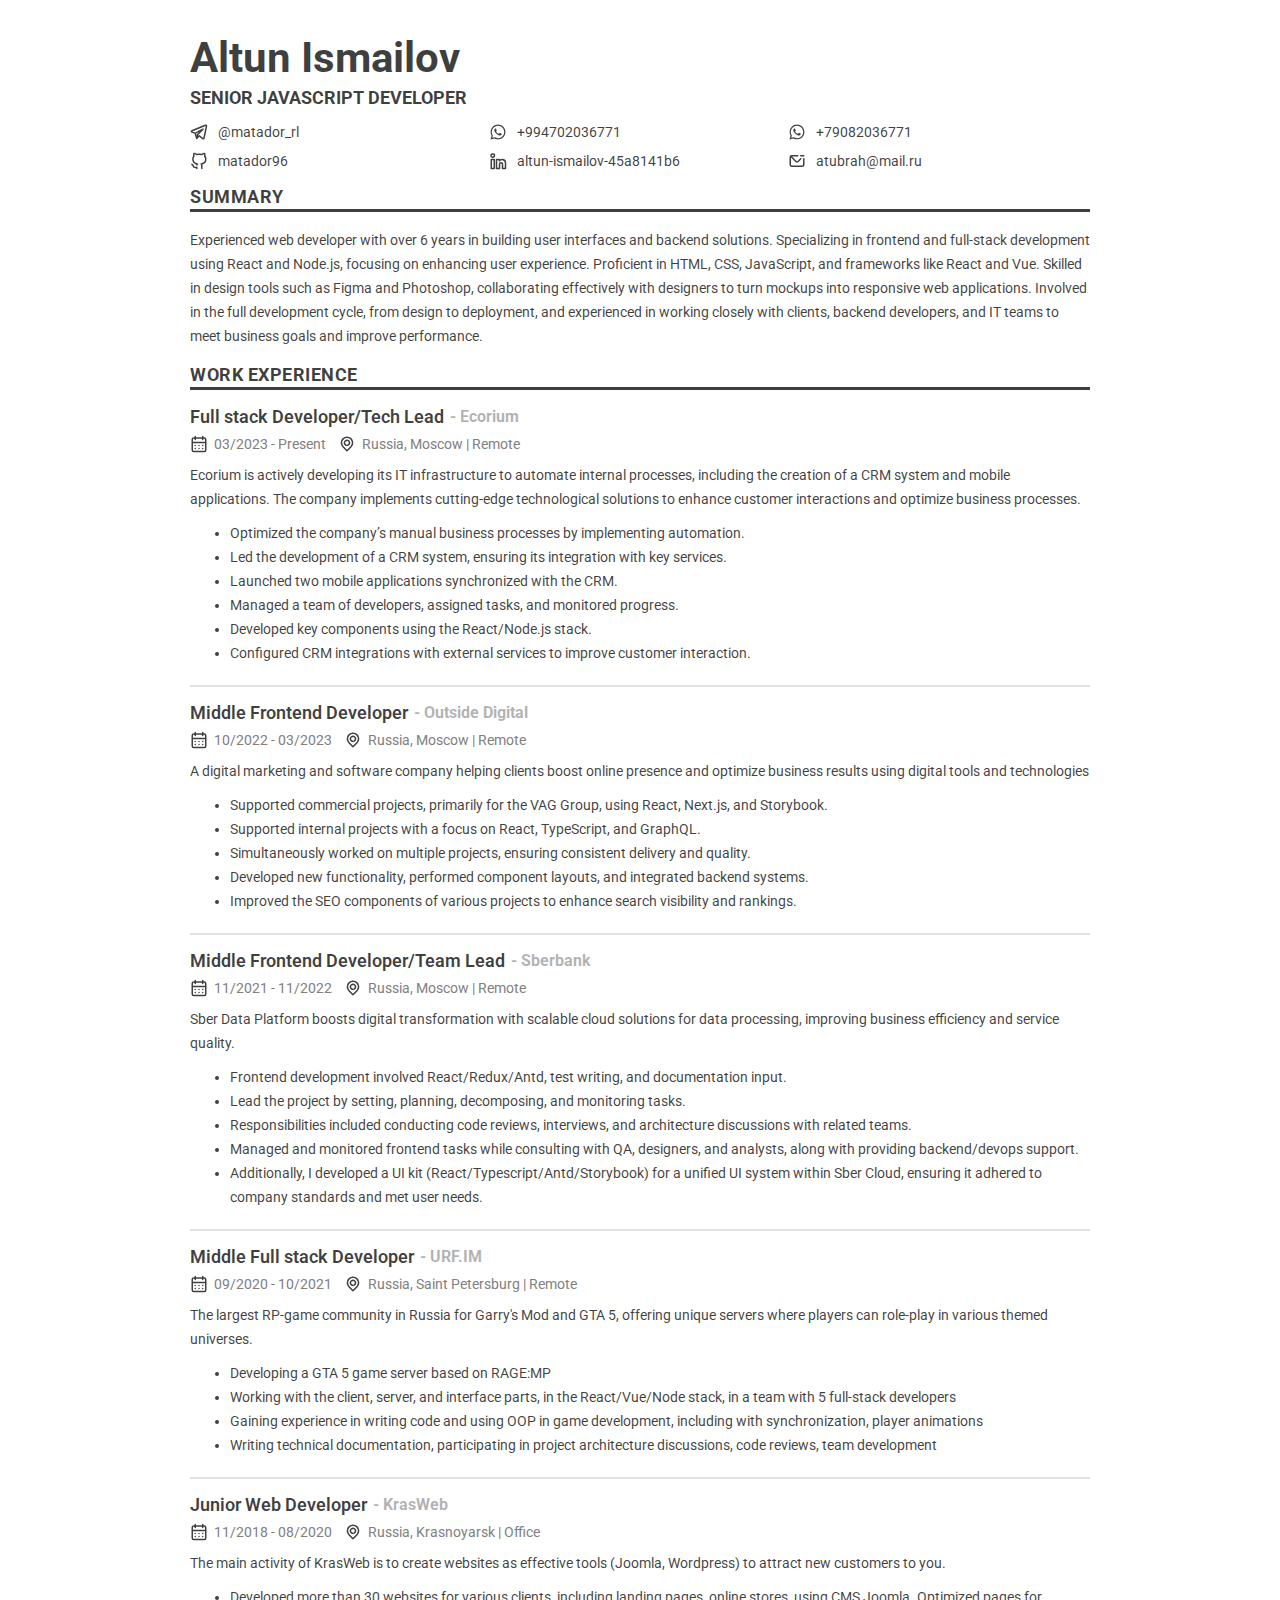
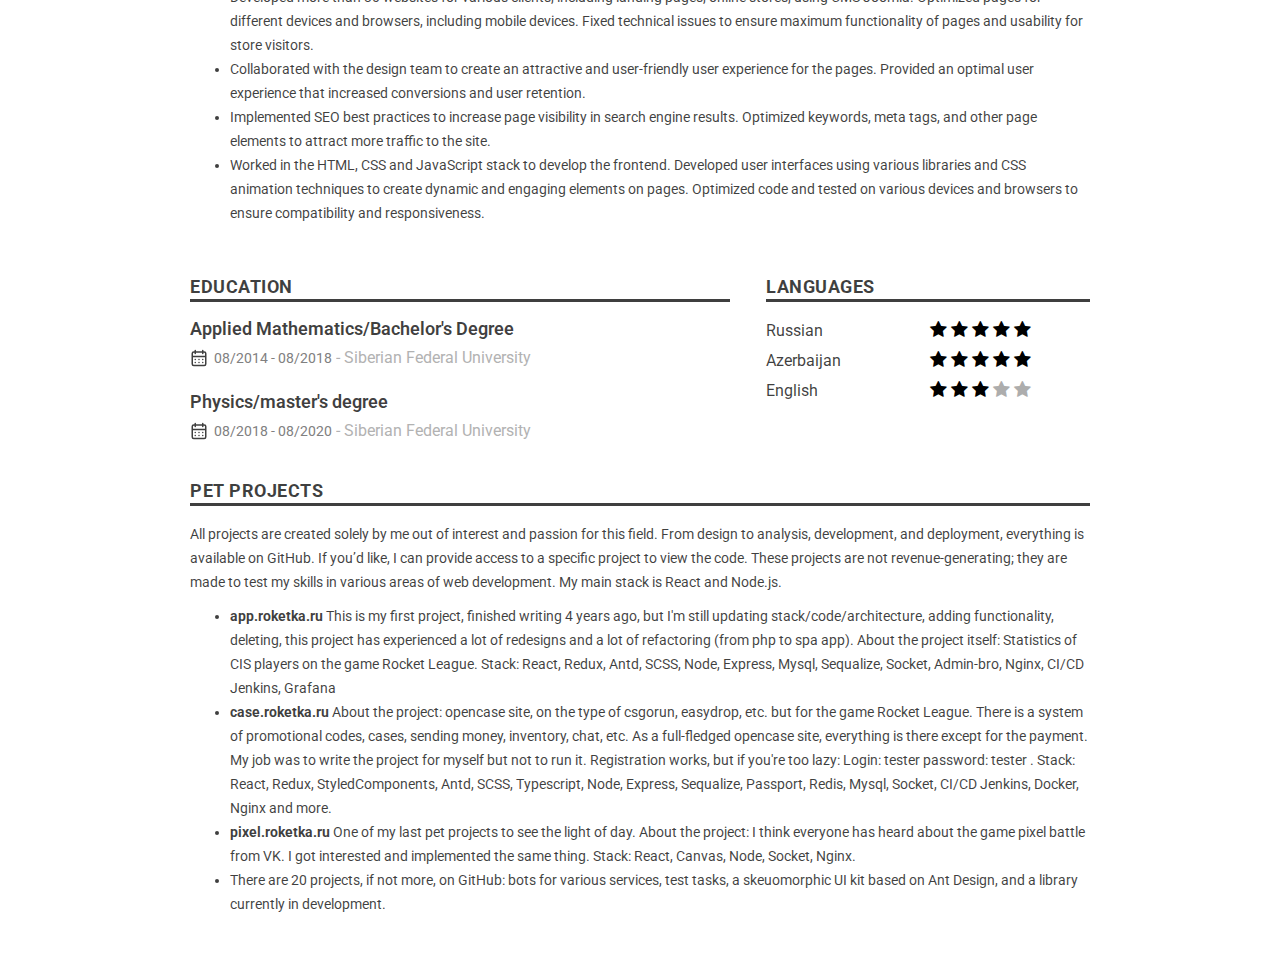
==== commit 638277e9: "ok" ====
--- a/en.html
+++ b/en.html
@@ -570,7 +570,7 @@
             One of my last pet projects to see the light of day. About the
             project: I think everyone has heard about the game pixel battle from
             VK. I got interested and implemented the same thing. Stack: React,
-            Canvas, Node, Socket, Nginx. 5.
+            Canvas, Node, Socket, Nginx.
           </li>
 
           <li>
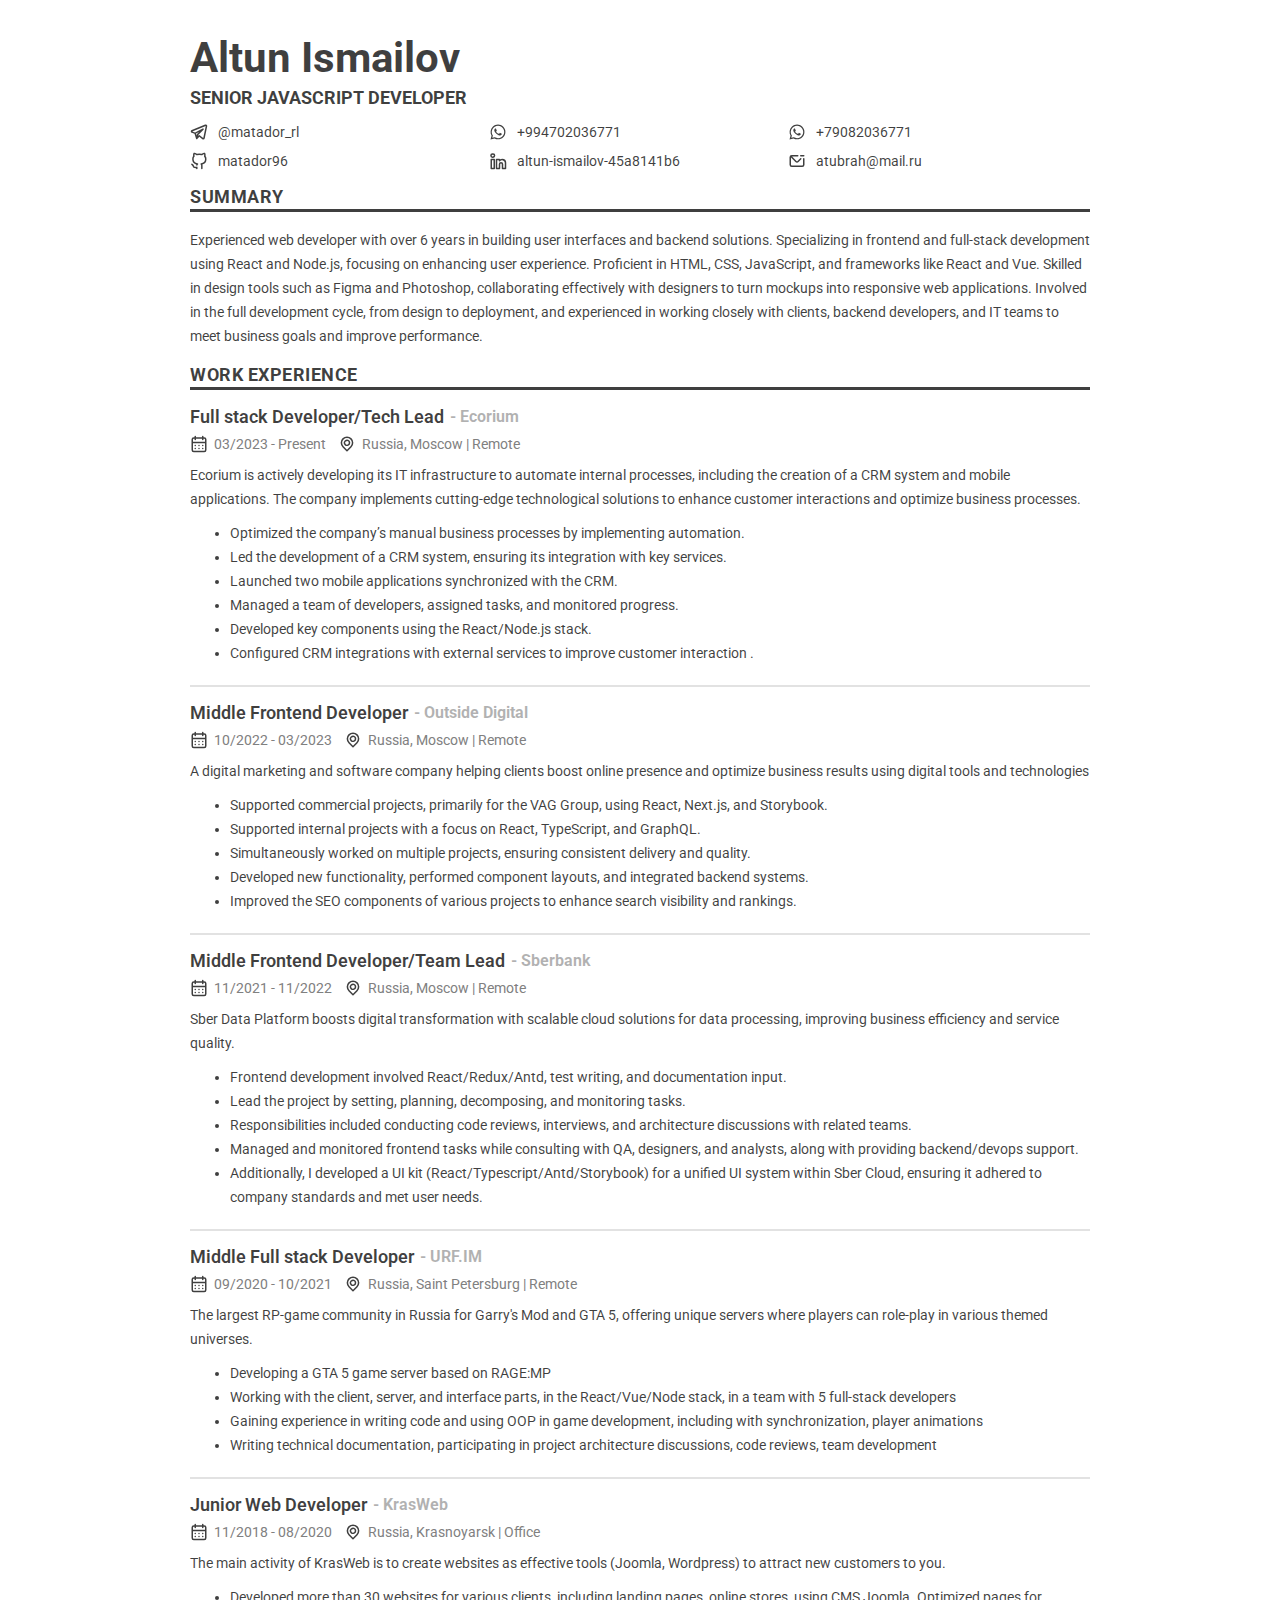
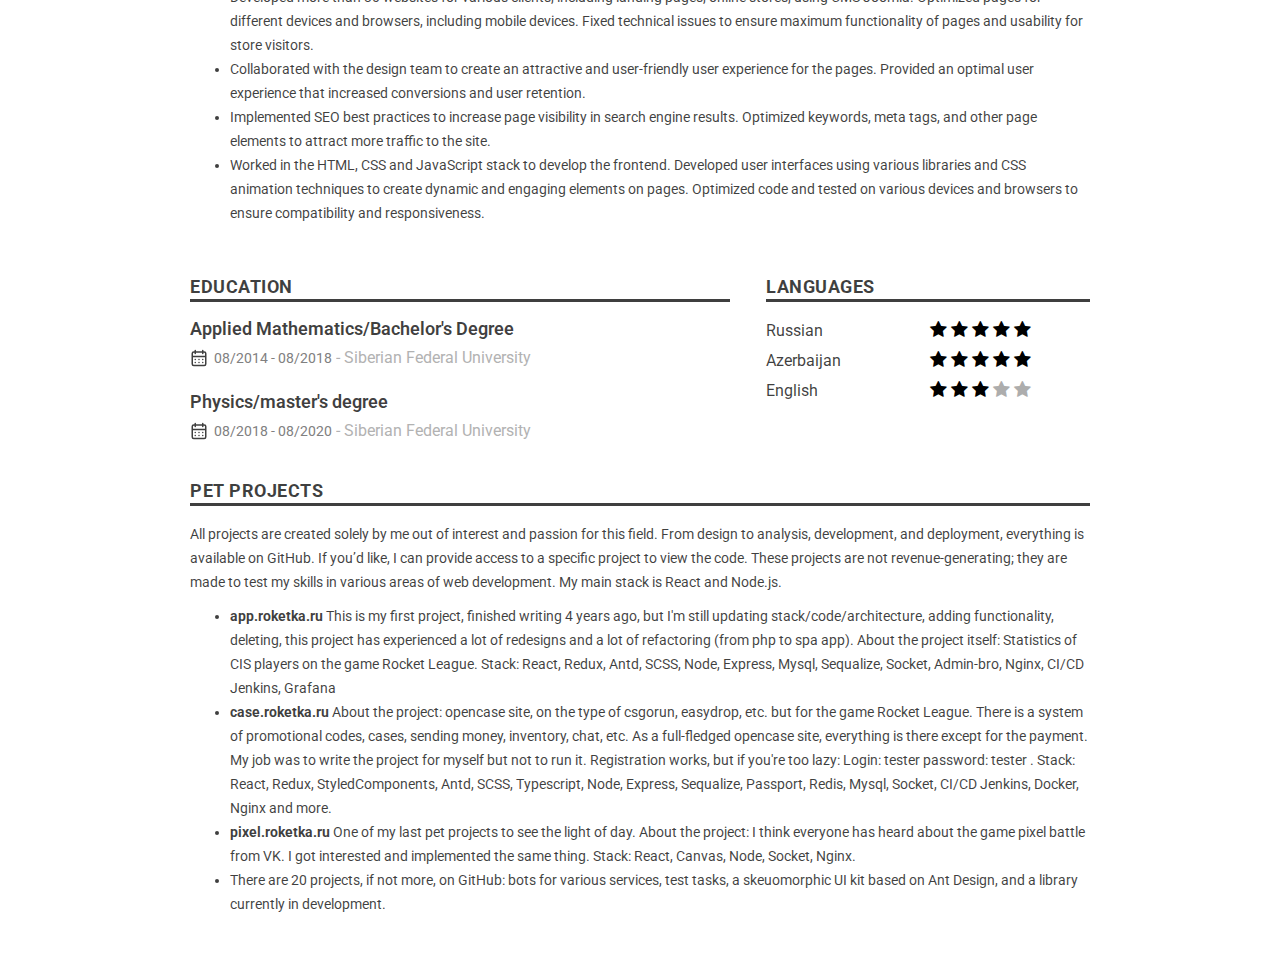
==== commit c96bc5d9: "fix" ====
--- a/en.html
+++ b/en.html
@@ -203,7 +203,7 @@
               <li>Developed key components using the React/Node.js stack.</li>
               <li>
                 Configured CRM integrations with external services to improve
-                customer interaction.
+                customer interaction .
               </li>
             </ul>
           </div>
